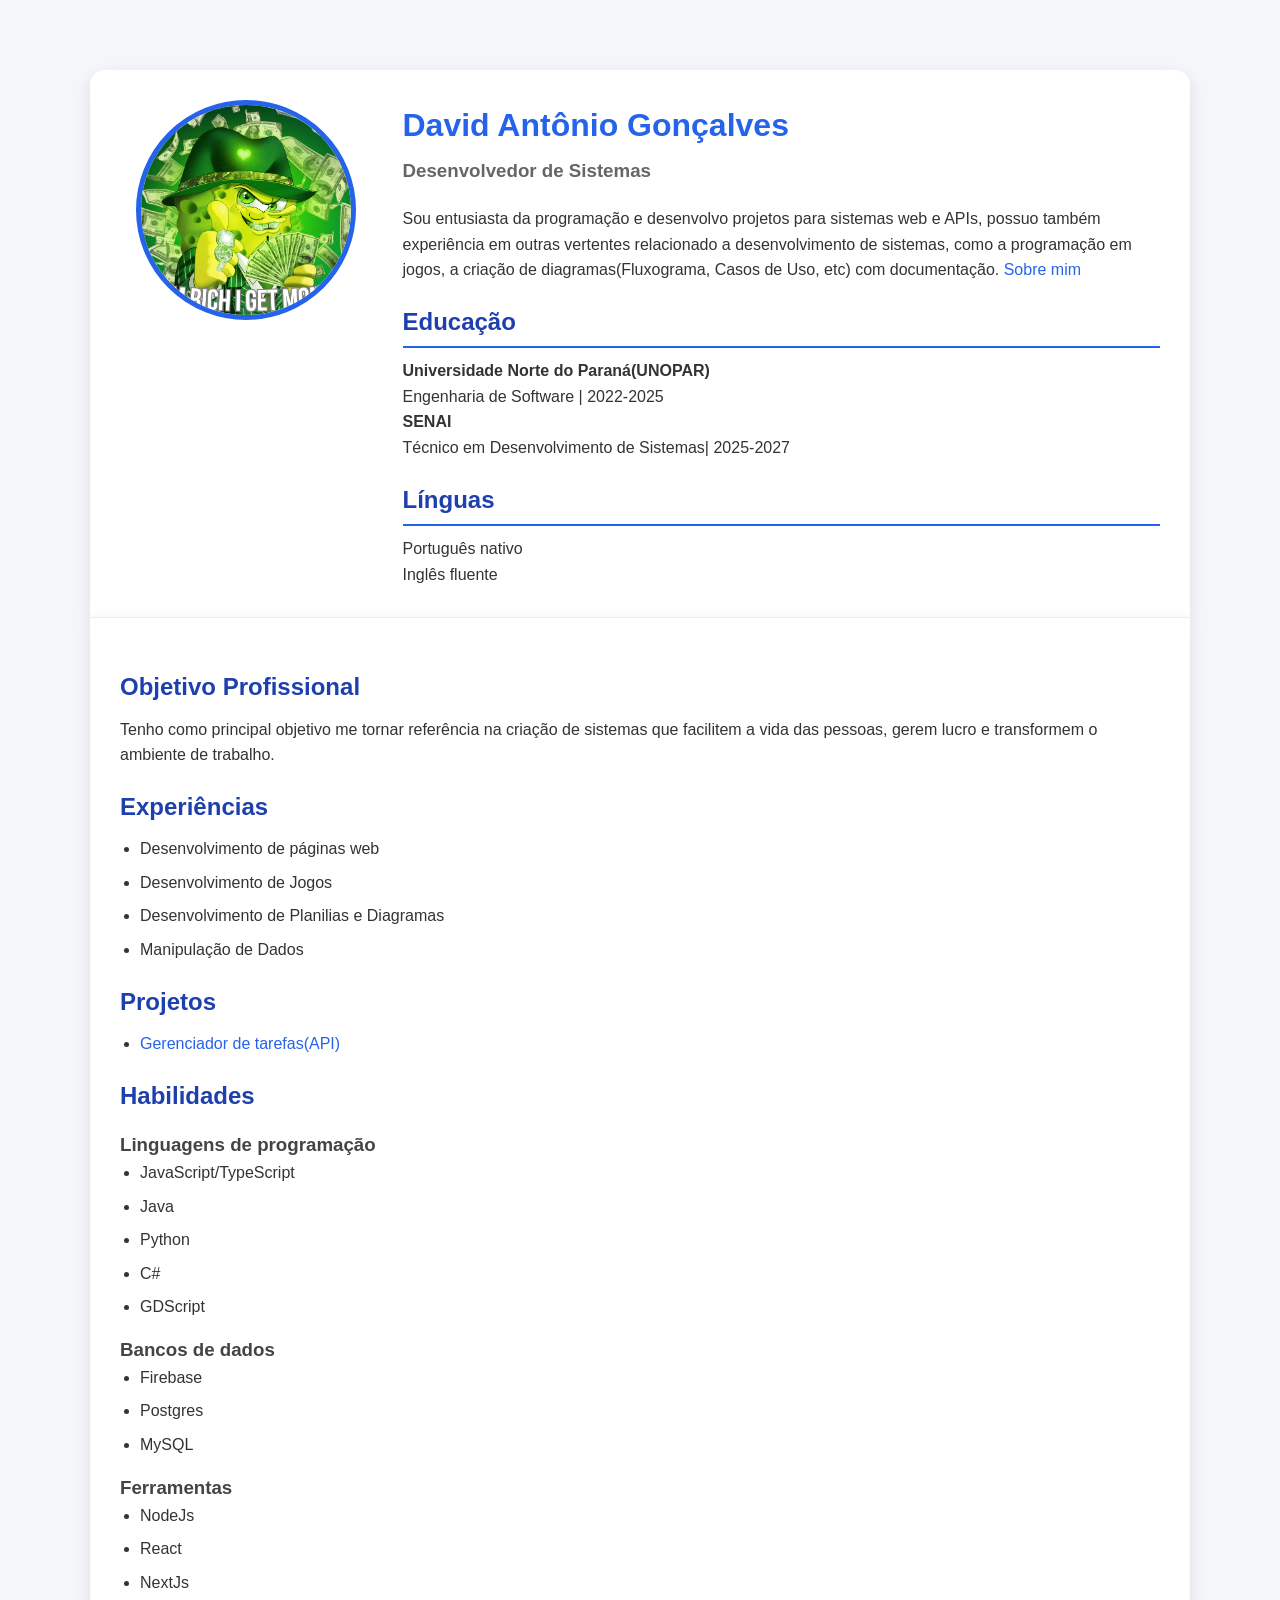
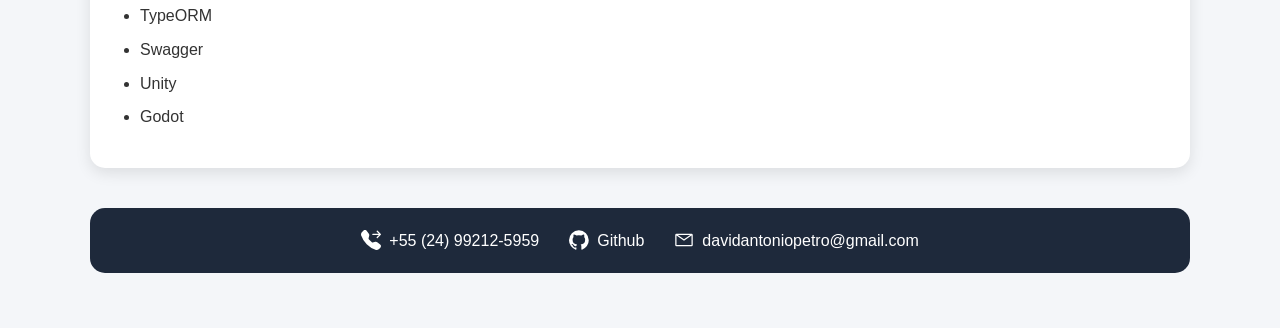
==== index.html @ 34ce6929 "Formatando para o GitHub Pages" ====
<!DOCTYPE html>
<html lang="pt-br">
<head>
    <meta charset="UTF-8">
    <meta name="viewport" content="width=device-width, initial-scale=1.0">
    <title>Curriculo</title>

    <link rel="stylesheet" href="curriculo/curriculo.css">

</head>

<body>

    <main>

        <div class="curriculo-informacoes">
            <div class="espaco-foto">
                <img src="docs/images/rich-spongebob.png" alt="foto de perfil">
            </div>
            <div class="informacoes">
                
                <h1>David Antônio Gonçalves</h1>
                <h3>Desenvolvedor de Sistemas</h3>
                <p>
                    Sou entusiasta da programação e desenvolvo projetos para sistemas web e APIs, possuo também experiência em outras vertentes relacionado a desenvolvimento de sistemas, como a programação em jogos, a criação de diagramas(Fluxograma, Casos de Uso, etc) com documentação.
                    <a href="sobre/sobre-mim.html">Sobre mim</a>
                </p>
                
                <h2>Educação</h2>
                <p><strong>Universidade Norte do Paraná(UNOPAR)</strong></p>
                <p>Engenharia de Software | 2022-2025</p>

                <p><strong>SENAI</strong></p>
                <p>Técnico em Desenvolvimento de Sistemas| 2025-2027</p>
                
                
                <div class="linguas"><h2>Línguas</h2>
                    <p>Português nativo</p>
                    <p>Inglês fluente</p>
                </div>
                
                
            </div>
            
        </div>
        
        <div class="curriculo-habilidades">
            
            <h2>Objetivo Profissional</h2>
            <p> Tenho como principal objetivo me tornar referência na criação de sistemas que facilitem a vida das pessoas, gerem lucro e transformem o ambiente de trabalho.</p>
            
            <h2>Experiências</h2>
            <ul>
                <li>Desenvolvimento de páginas web</li>
                <li>Desenvolvimento de Jogos</li>
                <li>Desenvolvimento de Planilias e Diagramas</li>
                <li>Manipulação de Dados</li>
            </ul>
            
            <h2>Projetos</h2>
            <ul>
                <li><a href="https://github.com/davidantoni0/task-manager" target="_blank">Gerenciador de tarefas(API)</a></li>
            </ul>

            <h2>Habilidades</h2>
            
            <h3>Linguagens de programação</h3>
            <ul>
                <li>JavaScript/TypeScript</li>
                <li>Java</li>
                <li>Python</li>
                <li>C#</li>
                <li>GDScript</li>
            </ul>
            <h3>Bancos de dados</h3>
            <ul>
                <li>Firebase</li>
                <li>Postgres</li>
                <li>MySQL</li>
            </ul>
            <h3>Ferramentas</h3>
            <ul>
                <li>NodeJs</li>
                <li>React</li>
                <li>NextJs</li>
                <li>TypeORM</li>
                <li>Swagger</li>
                <li>Unity</li>
                <li>Godot</li>
            </ul>
            
        </div>
        
    </main>
    
    <footer>
        <p>
            <a id="whatsapp-link" target="_blank"><img src="docs/images/telephone-forward-fill.svg" alt=""> +55 (24) 99212-5959</a>
        </p>
        <p>
            <a href="https://github.com/davidantoni0" target="_blank"><img src="docs/images/github.svg" alt=""> Github</a>
        </p>
        <p>
            <a href="https://mail.google.com/mail/?view=cm&fs=1&to=davidantoniopetro@gmail.com&su=Contato%20via%20Currículo" target="_blank"> <img src="docs/images/email.svg" alt=""> davidantoniopetro@gmail.com</a>
        </p>
    </footer>


    <script src="curriculo/curriculo.js"></script>
</body>
</html>
---- curriculo/curriculo.css ----
/* Reset básico */
* {
    margin: 0;
    padding: 0;
    box-sizing: border-box;
}

body {
    font-family: 'Segoe UI', Tahoma, sans-serif;
    background: #f4f6f9;
    color: #333;
    line-height: 1.6;
    padding: 30px;
}

main {
    max-width: 1100px;
    margin: 40px auto;
}

/* Container principal */
.curriculo-informacoes {
    display: flex;
    gap: 30px;
    background: white;
    padding: 30px;
    border-radius: 15px 15px 0 0;
    box-shadow: 0 5px 15px rgba(0,0,0,0.1);
}

/* Foto */
.espaco-foto {
    flex: 1;
    display: flex;
    justify-content: center;
    align-items: flex-start;
}

.espaco-foto img {
    width: 220px;
    height: 220px;
    object-fit: cover;
    border-radius: 50%;
    border: 5px solid #2563eb;
}

/* Informações pessoais */
.informacoes {
    flex: 3;
}

.informacoes h1 {
    color: #2563eb;
    margin-bottom: 5px;
}

.informacoes h3 {
    color: #666;
    margin-bottom: 20px;
}

.informacoes h2 {
    margin-top: 20px;
    margin-bottom: 10px;
    color: #1e40af;
    border-bottom: 2px solid #2563eb;
    padding-bottom: 5px;
}

/* Segunda seção */
.curriculo-habilidades {
    background: white;
    padding: 30px;
    border-top: 1px solid #eee;
    border-radius: 0 0 15px 15px;
    box-shadow: 0 5px 15px rgba(0,0,0,0.1);
}

.curriculo-habilidades h2 {
    color: #1e40af;
    margin-top: 20px;
    margin-bottom: 10px;
}

.curriculo-habilidades h3 {
    margin-top: 15px;
    color: #444;
}

.curriculo-habilidades ul {
    margin-left: 20px;
}

.curriculo-habilidades li {
    margin-bottom: 8px;
}

/* Links */
a {
    color: #2563eb;
    text-decoration: none;
    transition: 0.3s;
}

a:hover {
    color: #1e40af;
    text-decoration: underline;
}

/* Rodapé */
footer {
    max-width: 1100px;
    margin: 25px auto;
    display: flex;
    justify-content: center;
    gap: 30px;
    flex-wrap: wrap;
    background: #1e293b;
    padding: 20px;
    border-radius: 15px;
}

footer p {
    margin: 0;
}

footer a {
    color: white;
    display: flex;
    align-items: center;
    gap: 8px;
}

footer img {
    width: 20px;
    height: 20px;
    filter: invert(1);
}

/* Responsividade */
@media (max-width: 768px) {
    .curriculo-informacoes {
        flex-direction: column;
        text-align: center;
    }

    .espaco-foto img {
        width: 180px;
        height: 180px;
    }

    footer {
        flex-direction: column;
        align-items: center;
    }
}
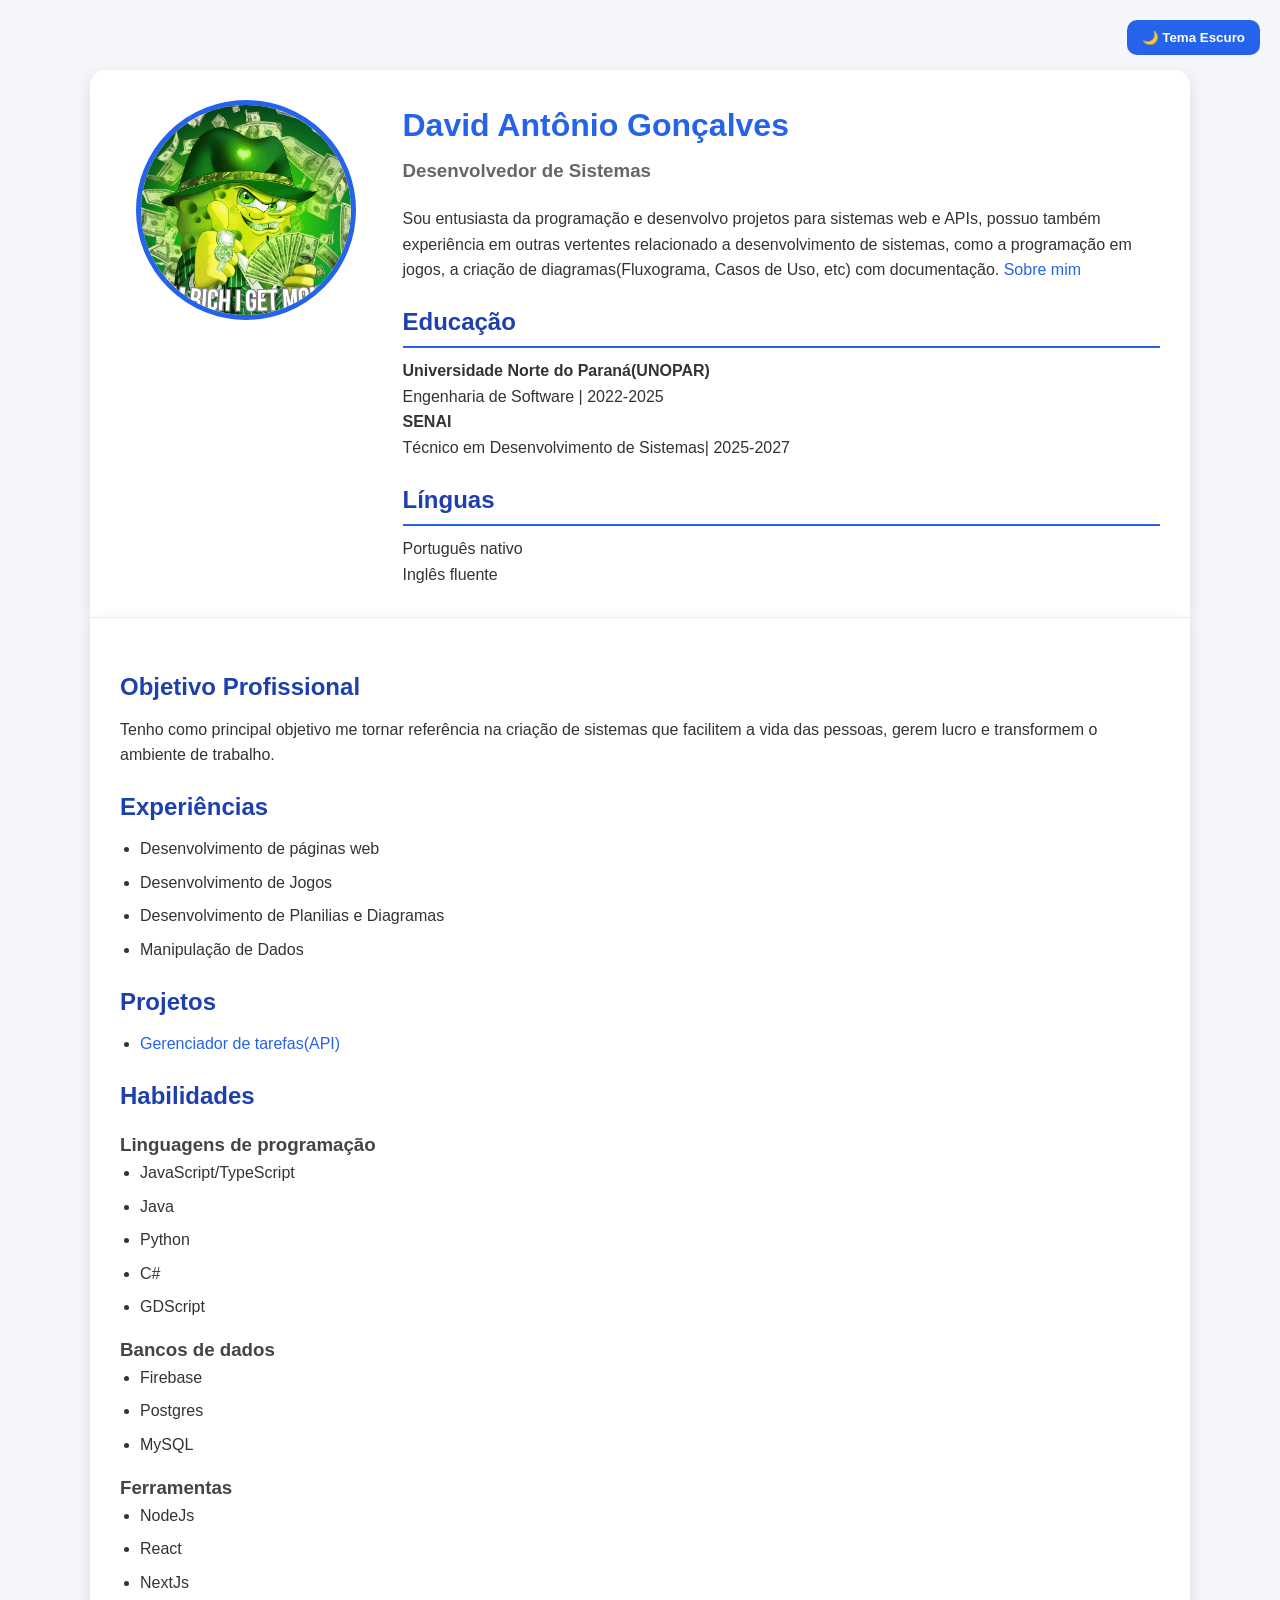
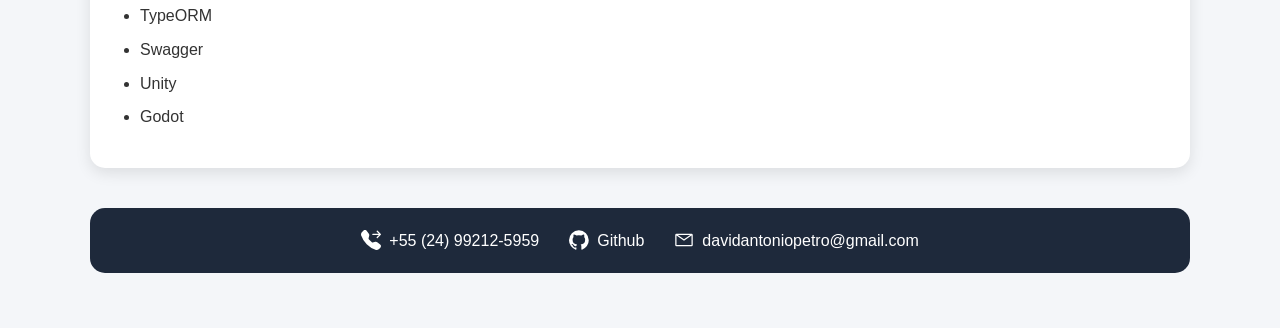
==== commit c60ec251: "Adicionando tema escuro" ====
--- a/index.html
+++ b/index.html
@@ -10,7 +10,7 @@
 </head>
 
 <body>
-
+    <button id="theme-toggle">🌙 Tema Escuro</button>
     <main>
 
         <div class="curriculo-informacoes">
@@ -23,7 +23,7 @@
                 <h3>Desenvolvedor de Sistemas</h3>
                 <p>
                     Sou entusiasta da programação e desenvolvo projetos para sistemas web e APIs, possuo também experiência em outras vertentes relacionado a desenvolvimento de sistemas, como a programação em jogos, a criação de diagramas(Fluxograma, Casos de Uso, etc) com documentação.
-                    <a href="sobre/sobre-mim.html">Sobre mim</a>
+                    <a href="curriculo/sobre/sobre-mim.html">Sobre mim</a>
                 </p>
                 
                 <h2>Educação</h2>
--- a/curriculo/curriculo.css
+++ b/curriculo/curriculo.css
@@ -4,13 +4,32 @@
     padding: 0;
     box-sizing: border-box;
 }
+:root {
+    --bg: #f4f6f9;
+    --text: #333;
+    --card: #ffffff;
+    --title: #2563eb;
+    --subtitle: #1e40af;
+    --footer: #1e293b;
+    --border: #eee;
+}
 
+body.dark {
+    --bg: #0f172a;
+    --text: #e2e8f0;
+    --card: #1e293b;
+    --title: #60a5fa;
+    --subtitle: #93c5fd;
+    --footer: #020617;
+    --border: #334155;
+}
 body {
     font-family: 'Segoe UI', Tahoma, sans-serif;
-    background: #f4f6f9;
-    color: #333;
+    background: var(--bg);
+    color: var(--text);
     line-height: 1.6;
     padding: 30px;
+    transition: 0.3s;
 }
 
 main {
@@ -22,7 +41,7 @@
 .curriculo-informacoes {
     display: flex;
     gap: 30px;
-    background: white;
+    background: var(--card);
     padding: 30px;
     border-radius: 15px 15px 0 0;
     box-shadow: 0 5px 15px rgba(0,0,0,0.1);
@@ -50,7 +69,7 @@
 }
 
 .informacoes h1 {
-    color: #2563eb;
+    color: var(--title);
     margin-bottom: 5px;
 }
 
@@ -62,22 +81,22 @@
 .informacoes h2 {
     margin-top: 20px;
     margin-bottom: 10px;
-    color: #1e40af;
-    border-bottom: 2px solid #2563eb;
+    color: var(--subtitle);
+    border-bottom: 2px solid var(--title);
     padding-bottom: 5px;
 }
 
 /* Segunda seção */
 .curriculo-habilidades {
-    background: white;
+    background: var(--card);
     padding: 30px;
-    border-top: 1px solid #eee;
+    border-top: 1px solid var(--border);
     border-radius: 0 0 15px 15px;
     box-shadow: 0 5px 15px rgba(0,0,0,0.1);
 }
 
 .curriculo-habilidades h2 {
-    color: #1e40af;
+    color: var(--subtitle);
     margin-top: 20px;
     margin-bottom: 10px;
 }
@@ -153,4 +172,18 @@
         flex-direction: column;
         align-items: center;
     }
+}
+
+#theme-toggle {
+    position: fixed;
+    top: 20px;
+    right: 20px;
+    border: none;
+    padding: 10px 15px;
+    border-radius: 10px;
+    cursor: pointer;
+    background: #2563eb;
+    color: white;
+    font-weight: bold;
+    z-index: 1000;
 }
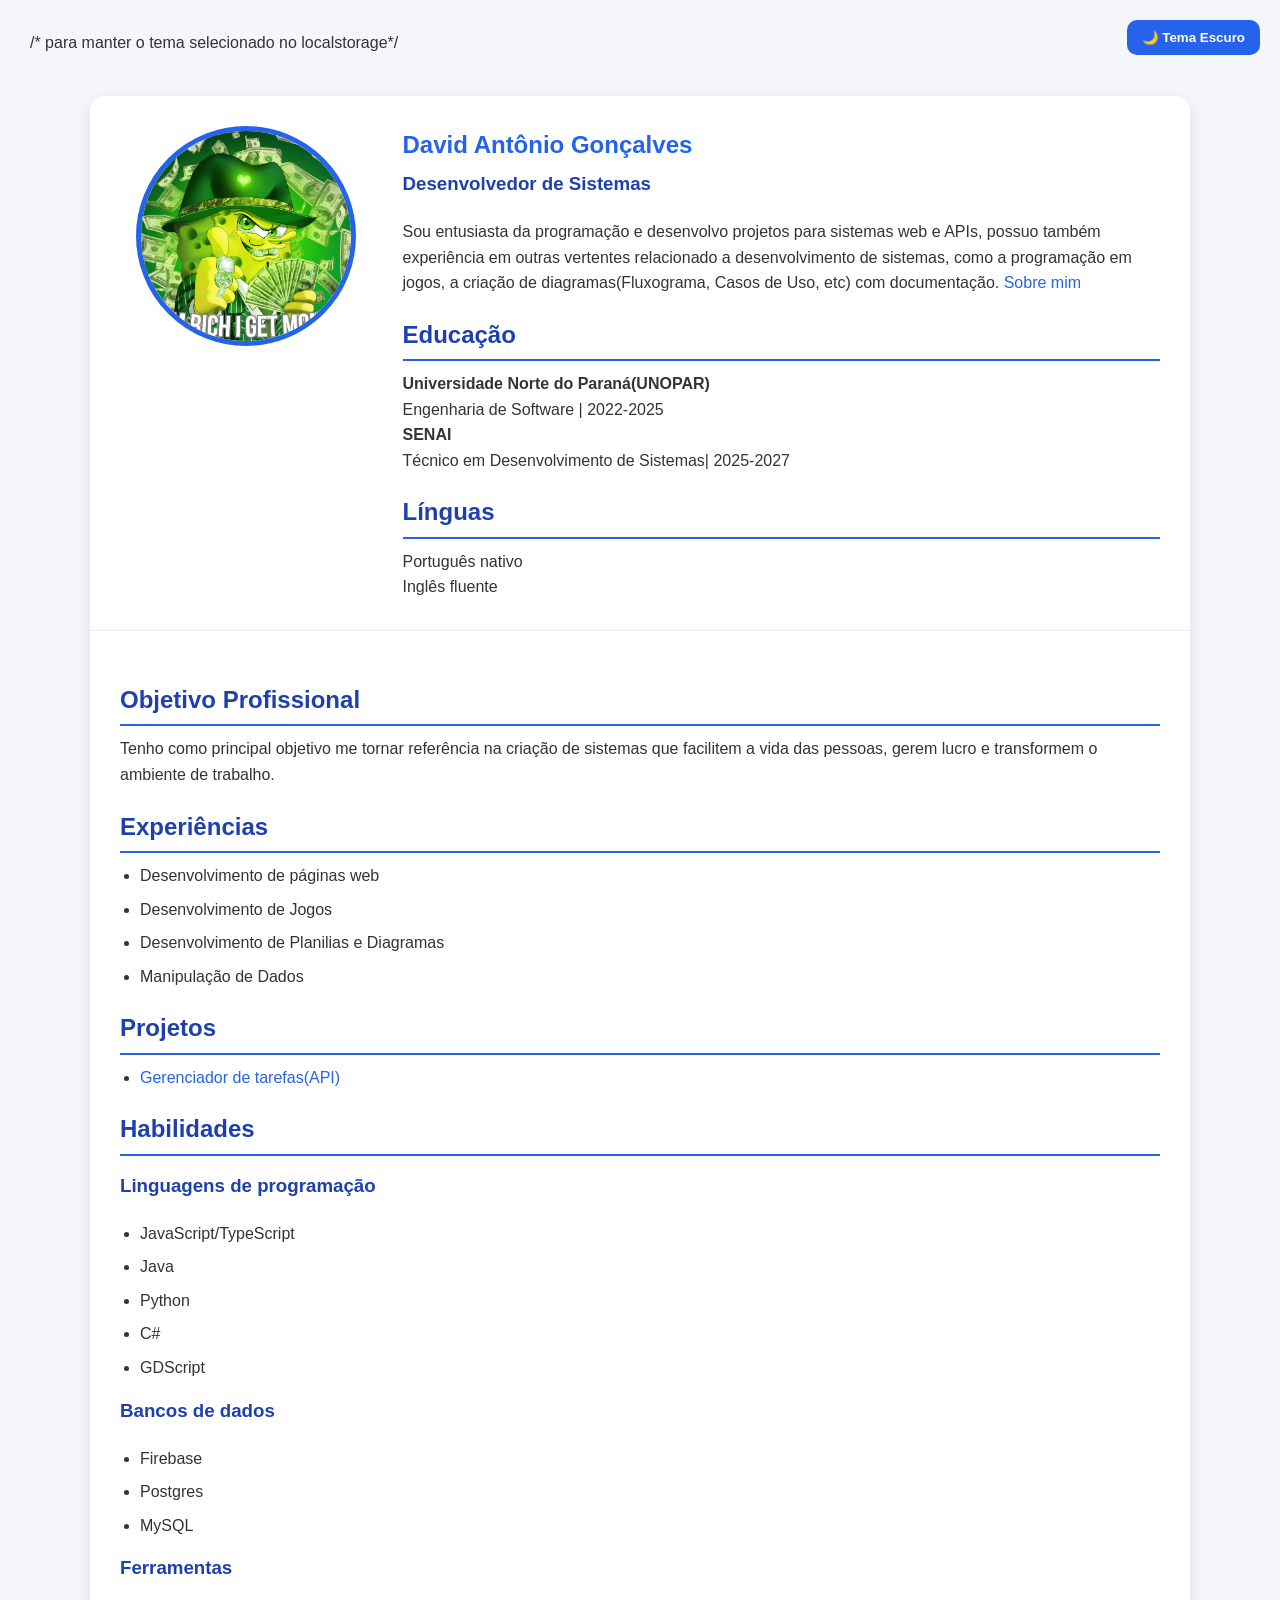
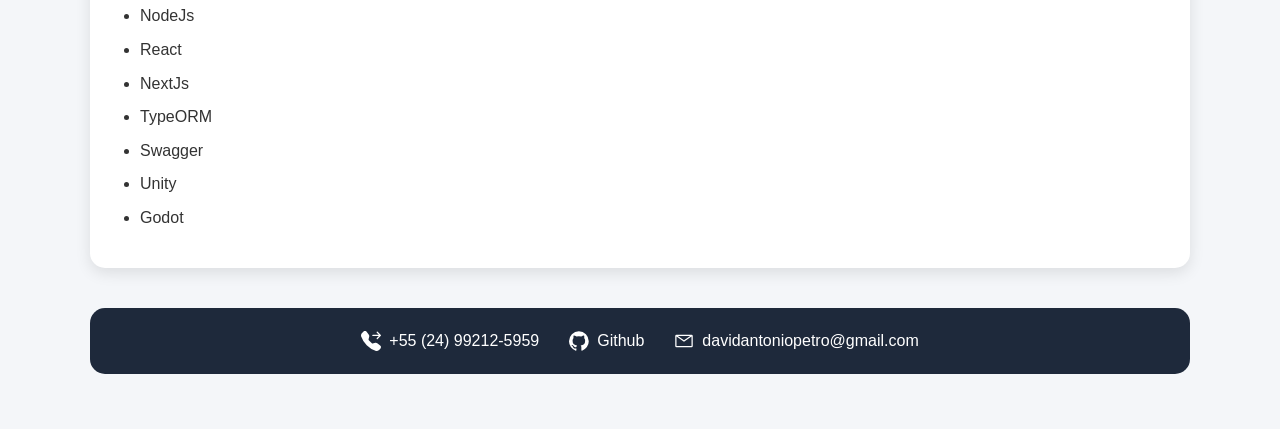
==== commit 0c78767e: "migrando elementos globais" ====
--- a/index.html
+++ b/index.html
@@ -4,8 +4,11 @@
     <meta charset="UTF-8">
     <meta name="viewport" content="width=device-width, initial-scale=1.0">
     <title>Curriculo</title>
-
+    <link rel="stylesheet" href="globals/global.css">
     <link rel="stylesheet" href="curriculo/curriculo.css">
+    /* para manter o tema selecionado no localstorage*/
+    
+    
 
 </head>
 
@@ -13,7 +16,7 @@
     <button id="theme-toggle">🌙 Tema Escuro</button>
     <main>
 
-        <div class="curriculo-informacoes">
+        <section class="curriculo-informacoes">
             <div class="espaco-foto">
                 <img src="docs/images/rich-spongebob.png" alt="foto de perfil">
             </div>
@@ -42,9 +45,9 @@
                 
             </div>
             
-        </div>
+        </section>
         
-        <div class="curriculo-habilidades">
+        <section class="curriculo-habilidades">
             
             <h2>Objetivo Profissional</h2>
             <p> Tenho como principal objetivo me tornar referência na criação de sistemas que facilitem a vida das pessoas, gerem lucro e transformem o ambiente de trabalho.</p>
@@ -89,7 +92,7 @@
                 <li>Godot</li>
             </ul>
             
-        </div>
+        </section>
         
     </main>
     
--- a/globals/global.css
+++ b/globals/global.css
@@ -0,0 +1,86 @@
+* {
+    margin: 0;
+    padding: 0;
+    box-sizing: border-box;
+}
+
+:root {
+    --bg: #f4f6f9;
+    --text: #333;
+    --card: #ffffff;
+    --title: #2563eb;
+    --subtitle: #1e40af;
+    --border: #eee;
+
+    --table-row: #f2f6ff;
+    --table-hover: #eaf1ff;
+
+    --footer: #1e293b;
+}
+
+body.dark {
+    --bg: #0f172a;
+    --text: #e2e8f0;
+    --card: #1e293b;
+    --title: #60a5fa;
+    --subtitle: #93c5fd;
+    --border: #334155;
+
+    --table-row: #273549;
+    --table-hover: #334155;
+
+    --footer: #020617;
+}
+
+body {
+    font-family: 'Segoe UI', Tahoma, sans-serif;
+    background: var(--bg);
+    color: var(--text);
+    line-height: 1.6;
+    padding: 30px;
+    transition: 0.3s;
+}
+
+h1 {
+    color: var(--title);
+    margin-bottom: 5px;
+}
+
+h2 {
+    margin-top: 20px;
+    margin-bottom: 10px;
+    color: var(--subtitle);
+    border-bottom: 2px solid var(--title);
+    padding-bottom: 5px;
+}
+
+h3 {
+    color: var(--subtitle);
+    margin-bottom: 20px;
+}
+
+a {
+    color: var(--title);
+    text-decoration: none;
+    transition: 0.3s;
+}
+
+a:hover {
+    color: var(--subtitle);
+    text-decoration: underline;
+}
+
+/* Botão de tema */
+#theme-toggle {
+    position: fixed;
+    top: 20px;
+    right: 20px;
+    border: none;
+    padding: 10px 15px;
+    border-radius: 10px;
+    cursor: pointer;
+    background: #2563eb;
+    color: white;
+    font-weight: bold;
+    z-index: 1000;
+}
--- a/curriculo/curriculo.css
+++ b/curriculo/curriculo.css
@@ -1,43 +1,8 @@
-/* Reset básico */
-* {
-    margin: 0;
-    padding: 0;
-    box-sizing: border-box;
-}
-:root {
-    --bg: #f4f6f9;
-    --text: #333;
-    --card: #ffffff;
-    --title: #2563eb;
-    --subtitle: #1e40af;
-    --footer: #1e293b;
-    --border: #eee;
-}
-
-body.dark {
-    --bg: #0f172a;
-    --text: #e2e8f0;
-    --card: #1e293b;
-    --title: #60a5fa;
-    --subtitle: #93c5fd;
-    --footer: #020617;
-    --border: #334155;
-}
-body {
-    font-family: 'Segoe UI', Tahoma, sans-serif;
-    background: var(--bg);
-    color: var(--text);
-    line-height: 1.6;
-    padding: 30px;
-    transition: 0.3s;
-}
-
 main {
     max-width: 1100px;
     margin: 40px auto;
 }
 
-/* Container principal */
 .curriculo-informacoes {
     display: flex;
     gap: 30px;
@@ -47,7 +12,6 @@
     box-shadow: 0 5px 15px rgba(0,0,0,0.1);
 }
 
-/* Foto */
 .espaco-foto {
     flex: 1;
     display: flex;
@@ -63,30 +27,10 @@
     border: 5px solid #2563eb;
 }
 
-/* Informações pessoais */
 .informacoes {
     flex: 3;
 }
 
-.informacoes h1 {
-    color: var(--title);
-    margin-bottom: 5px;
-}
-
-.informacoes h3 {
-    color: #666;
-    margin-bottom: 20px;
-}
-
-.informacoes h2 {
-    margin-top: 20px;
-    margin-bottom: 10px;
-    color: var(--subtitle);
-    border-bottom: 2px solid var(--title);
-    padding-bottom: 5px;
-}
-
-/* Segunda seção */
 .curriculo-habilidades {
     background: var(--card);
     padding: 30px;
@@ -95,15 +39,8 @@
     box-shadow: 0 5px 15px rgba(0,0,0,0.1);
 }
 
-.curriculo-habilidades h2 {
-    color: var(--subtitle);
-    margin-top: 20px;
-    margin-bottom: 10px;
-}
-
 .curriculo-habilidades h3 {
     margin-top: 15px;
-    color: #444;
 }
 
 .curriculo-habilidades ul {
@@ -114,19 +51,6 @@
     margin-bottom: 8px;
 }
 
-/* Links */
-a {
-    color: #2563eb;
-    text-decoration: none;
-    transition: 0.3s;
-}
-
-a:hover {
-    color: #1e40af;
-    text-decoration: underline;
-}
-
-/* Rodapé */
 footer {
     max-width: 1100px;
     margin: 25px auto;
@@ -156,7 +80,6 @@
     filter: invert(1);
 }
 
-/* Responsividade */
 @media (max-width: 768px) {
     .curriculo-informacoes {
         flex-direction: column;
@@ -172,18 +95,4 @@
         flex-direction: column;
         align-items: center;
     }
-}
-
-#theme-toggle {
-    position: fixed;
-    top: 20px;
-    right: 20px;
-    border: none;
-    padding: 10px 15px;
-    border-radius: 10px;
-    cursor: pointer;
-    background: #2563eb;
-    color: white;
-    font-weight: bold;
-    z-index: 1000;
 }
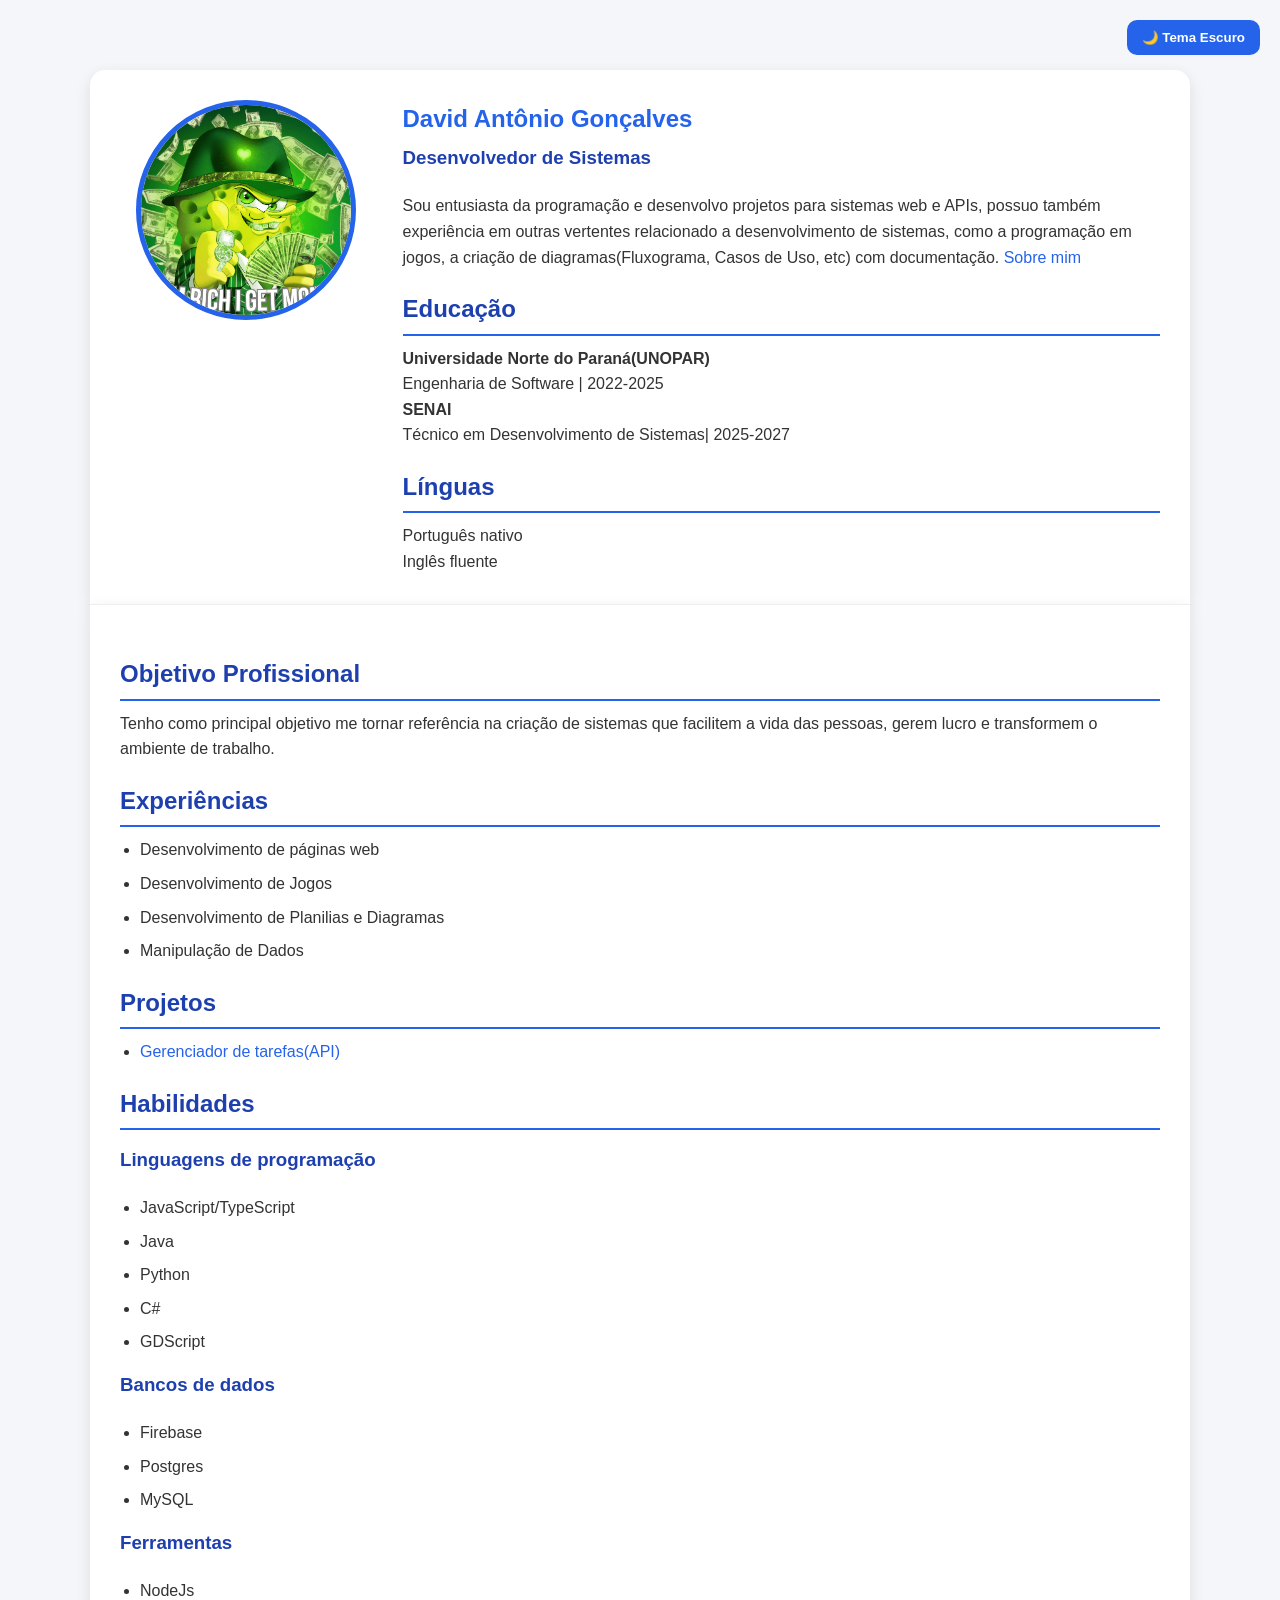
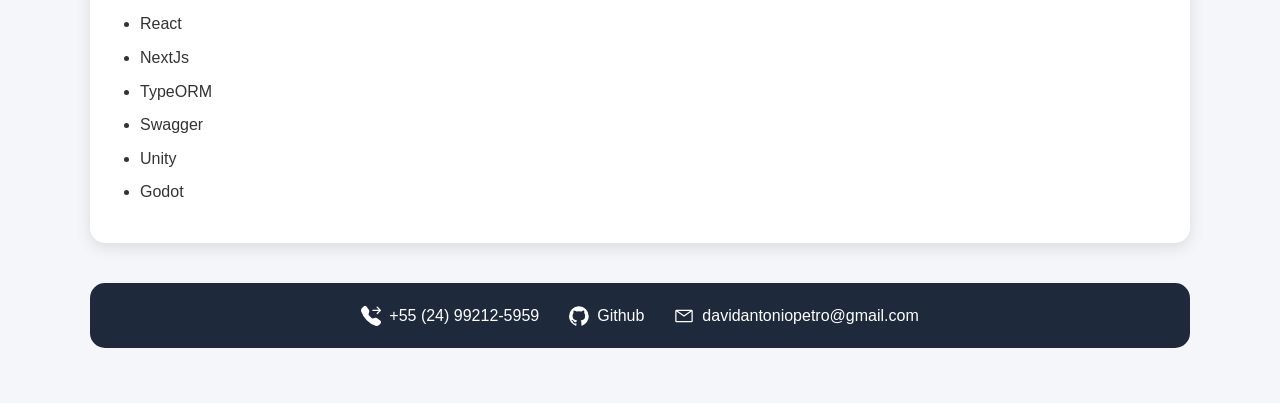
==== commit 0d95c7fa: "fix" ====
--- a/index.html
+++ b/index.html
@@ -6,7 +6,6 @@
     <title>Curriculo</title>
     <link rel="stylesheet" href="globals/global.css">
     <link rel="stylesheet" href="curriculo/curriculo.css">
-    /* para manter o tema selecionado no localstorage*/
     
     
 
